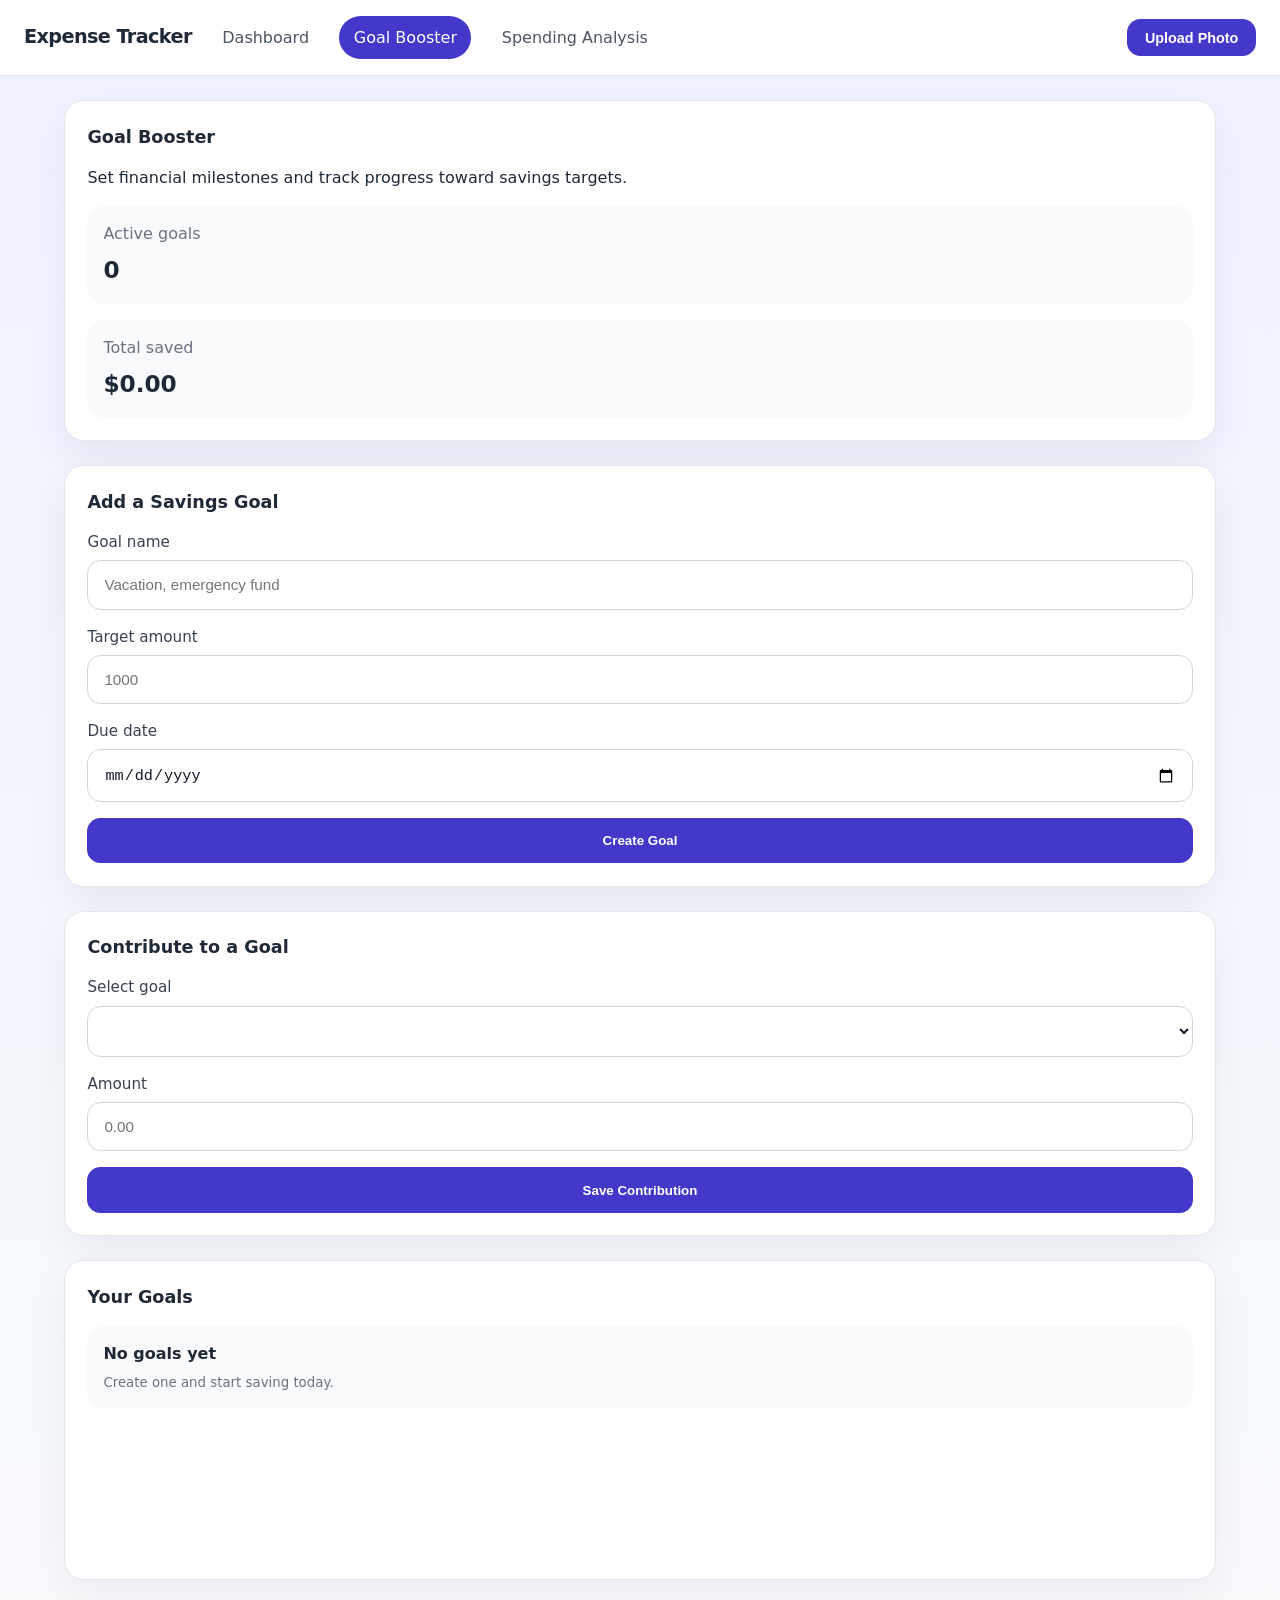
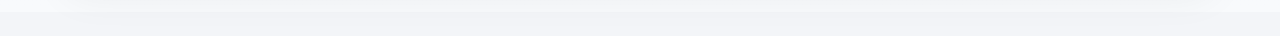
==== goal-booster.html @ 3037ead7 "Add profile picture upload: header UI, styles, and localStorage handling" ====
<!DOCTYPE html>
<html lang="en">
<head>
  <meta charset="UTF-8" />
  <meta name="viewport" content="width=device-width, initial-scale=1.0" />
  <title>Expense Tracker - Goal Booster</title>
  <link rel="stylesheet" href="styles.css" />
  <script defer src="script.js"></script>
</head>
<body data-page="goals">
  <header class="topbar">
    <div class="brand">Expense Tracker</div>
    <nav class="nav-links">
      <a href="index.html">Dashboard</a>
      <a href="goal-booster.html" class="active">Goal Booster</a>
      <a href="spending-analysis.html">Spending Analysis</a>
    </nav>
    <div class="profile-section">
      <img id="profile-pic" class="profile-pic" alt="Profile" />
      <input id="profile-upload" type="file" accept="image/*" style="display: none;" />
      <button id="upload-btn" class="upload-btn" title="Upload profile picture">Upload Photo</button>
    </div>
  </header>

  <main class="layout">
    <section class="panel summary-panel">
      <div class="panel-title">Goal Booster</div>
      <p>Set financial milestones and track progress toward savings targets.</p>
      <div class="goal-summary">
        <article>
          <span>Active goals</span>
          <strong id="active-goals-count">0</strong>
        </article>
        <article>
          <span>Total saved</span>
          <strong id="total-goal-savings">$0.00</strong>
        </article>
      </div>
    </section>

    <section class="panel">
      <div class="panel-title">Add a Savings Goal</div>
      <form id="goal-form" class="form-grid">
        <label>
          Goal name
          <input id="goal-title" type="text" placeholder="Vacation, emergency fund" required />
        </label>

        <label>
          Target amount
          <input id="goal-target" type="number" min="0" step="10" placeholder="1000" required />
        </label>

        <label>
          Due date
          <input id="goal-deadline" type="date" required />
        </label>

        <button type="submit" class="primary">Create Goal</button>
      </form>
    </section>

    <section class="panel">
      <div class="panel-title">Contribute to a Goal</div>
      <form id="contribution-form" class="form-grid">
        <label>
          Select goal
          <select id="contribution-goal"></select>
        </label>

        <label>
          Amount
          <input id="contribution-amount" type="number" min="0.01" step="0.01" placeholder="0.00" required />
        </label>

        <button type="submit" class="primary">Save Contribution</button>
      </form>
    </section>

    <section class="panel goal-panel">
      <div class="panel-title">Your Goals</div>
      <div id="goal-list" class="goal-list"></div>
    </section>
  </main>
</body>
</html>
---- styles.css ----
:root {
  color-scheme: only light;
  font-family: Inter, system-ui, -apple-system, BlinkMacSystemFont, 'Segoe UI', sans-serif;
  background: #f3f5f8;
  color: #1f2937;
  line-height: 1.5;
}

* {
  box-sizing: border-box;
}

body {
  margin: 0;
  min-height: 100vh;
  background: linear-gradient(180deg, #eef2ff 0%, #f8fafc 100%);
}

img {
  max-width: 100%;
}

.topbar {
  display: flex;
  justify-content: space-between;
  align-items: center;
  padding: 1rem 1.5rem;
  gap: 1rem;
  background: #fff;
  border-bottom: 1px solid #e5e7eb;
  position: sticky;
  top: 0;
  z-index: 10;
}

.brand {
  font-size: 1.2rem;
  font-weight: 700;
  letter-spacing: -0.03em;
}

.nav-links {
  display: flex;
  gap: 1rem;
  flex-wrap: wrap;
}

.nav-links a {
  text-decoration: none;
  color: #4b5563;
  padding: 0.6rem 0.9rem;
  border-radius: 999px;
  transition: background 0.2s ease, color 0.2s ease;
}

.nav-links a.active,
.nav-links a:hover {
  background: #4338ca;
  color: #fff;
}

.profile-section {
  display: flex;
  align-items: center;
  gap: 0.75rem;
  margin-left: auto;
}

.profile-pic {
  width: 44px;
  height: 44px;
  border-radius: 50%;
  object-fit: cover;
  border: 2px solid #4338ca;
  cursor: pointer;
  transition: transform 0.2s ease, box-shadow 0.2s ease;
}

.profile-pic:hover {
  transform: scale(1.08);
  box-shadow: 0 4px 12px rgba(67, 56, 202, 0.3);
}

.upload-btn {
  background: #4338ca;
  color: #fff;
  padding: 0.65rem 1.1rem;
  border: none;
  border-radius: 0.85rem;
  cursor: pointer;
  font-weight: 600;
  font-size: 0.9rem;
  transition: background 0.2s ease, transform 0.2s ease;
  white-space: nowrap;
}

.upload-btn:hover {
  background: #5d4adb;
  transform: translateY(-1px);
}

.layout {
  max-width: 1200px;
  margin: 1.5rem auto;
  padding: 0 1.5rem 2rem;
  display: grid;
  gap: 1.5rem;
}

.panel {
  background: #fff;
  border: 1px solid #e5e7eb;
  border-radius: 1.25rem;
  padding: 1.4rem;
  box-shadow: 0 16px 40px rgba(15, 23, 42, 0.06);
}

.panel-title {
  font-size: 1.1rem;
  font-weight: 700;
  margin-bottom: 1rem;
}

.summary-panel p,
.goal-summary,
.card-grid,
.filter-grid,
.form-grid,
.expense-list,
.goal-list,
.chart-grid,
.insight-grid {
  display: grid;
  gap: 1rem;
}

.card-grid {
  grid-template-columns: repeat(auto-fit, minmax(180px, 1fr));
}

.stat-card,
.goal-summary article,
.insight-card,
.category-card {
  background: #f8fafc;
  border-radius: 1rem;
  padding: 1rem;
}

.stat-card span,
.goal-summary span,
.insight-card span,
.category-card span {
  display: block;
  color: #6b7280;
  margin-bottom: 0.45rem;
}

.stat-card strong,
.goal-summary strong,
.insight-card strong,
.category-card strong {
  font-size: 1.45rem;
}

.budget-row,
.filter-grid,
.form-grid {
  display: grid;
  gap: 1rem;
}

.budget-row {
  grid-template-columns: 1.5fr 1fr auto;
  align-items: end;
}

label {
  display: grid;
  gap: 0.4rem;
  font-size: 0.95rem;
  color: #374151;
}

input,
select {
  width: 100%;
  padding: 0.95rem 1rem;
  border: 1px solid #d1d5db;
  border-radius: 0.85rem;
  background: #fff;
  color: #111827;
  font-size: 0.95rem;
}

button {
  border: none;
  border-radius: 0.85rem;
  padding: 0.95rem 1.25rem;
  cursor: pointer;
  font-weight: 700;
  transition: transform 0.2s ease, box-shadow 0.2s ease;
}

button:hover {
  transform: translateY(-1px);
}

.primary {
  background: #4338ca;
  color: #fff;
}

.expense-panel,
.goal-panel,
.analysis-panel {
  min-height: 320px;
}

.expense-list,
.goal-list,
.chart-grid,
.trend-chart,
.insight-grid {
  grid-template-columns: 1fr;
}

.expense-item,
.goal-item,
.category-card,
.insight-card,
.trend-row {
  display: grid;
  gap: 0.75rem;
  background: #f8fafc;
  border-radius: 1rem;
  padding: 1rem;
}

.expense-item {
  grid-template-columns: 1fr auto;
  align-items: center;
}

.expense-meta,
.goal-meta,
.trend-label {
  display: grid;
  gap: 0.45rem;
}

.expense-meta small,
.goal-meta small,
.trend-label small {
  color: #6b7280;
}

.expense-actions,
.goal-actions {
  display: flex;
  gap: 0.5rem;
  align-items: center;
}

.expense-actions button,
.goal-actions button {
  padding: 0.7rem 0.9rem;
  background: #ef4444;
  color: #fff;
}

.goal-actions button.secondary {
  background: #10b981;
}

.progress-bar,
.category-bar {
  height: 0.9rem;
  border-radius: 999px;
  background: #e5e7eb;
  overflow: hidden;
}

.progress-bar > span,
.category-bar > span {
  display: block;
  height: 100%;
  background: linear-gradient(90deg, #4338ca, #7c3aed);
}

.goal-item .progress-bar > span {
  transition: width 0.4s ease;
}

.trend-chart {
  gap: 0.8rem;
}

.trend-row {
  grid-template-columns: 1fr auto;
  align-items: center;
}

.trend-row .category-bar {
  width: 100%;
}

.trend-row small {
  color: #6b7280;
}

.chart-grid {
  grid-template-columns: repeat(auto-fit, minmax(220px, 1fr));
}

.category-card {
  min-height: 150px;
}

.insight-grid {
  grid-template-columns: repeat(auto-fit, minmax(220px, 1fr));
}

@media (max-width: 840px) {
  .budget-row,
  .filter-grid,
  .form-grid,
  .trend-row {
    grid-template-columns: 1fr;
  }
}

@media (max-width: 640px) {
  .layout {
    padding: 0 1rem 1.5rem;
  }
  .topbar {
    padding: 1rem;
  }
}
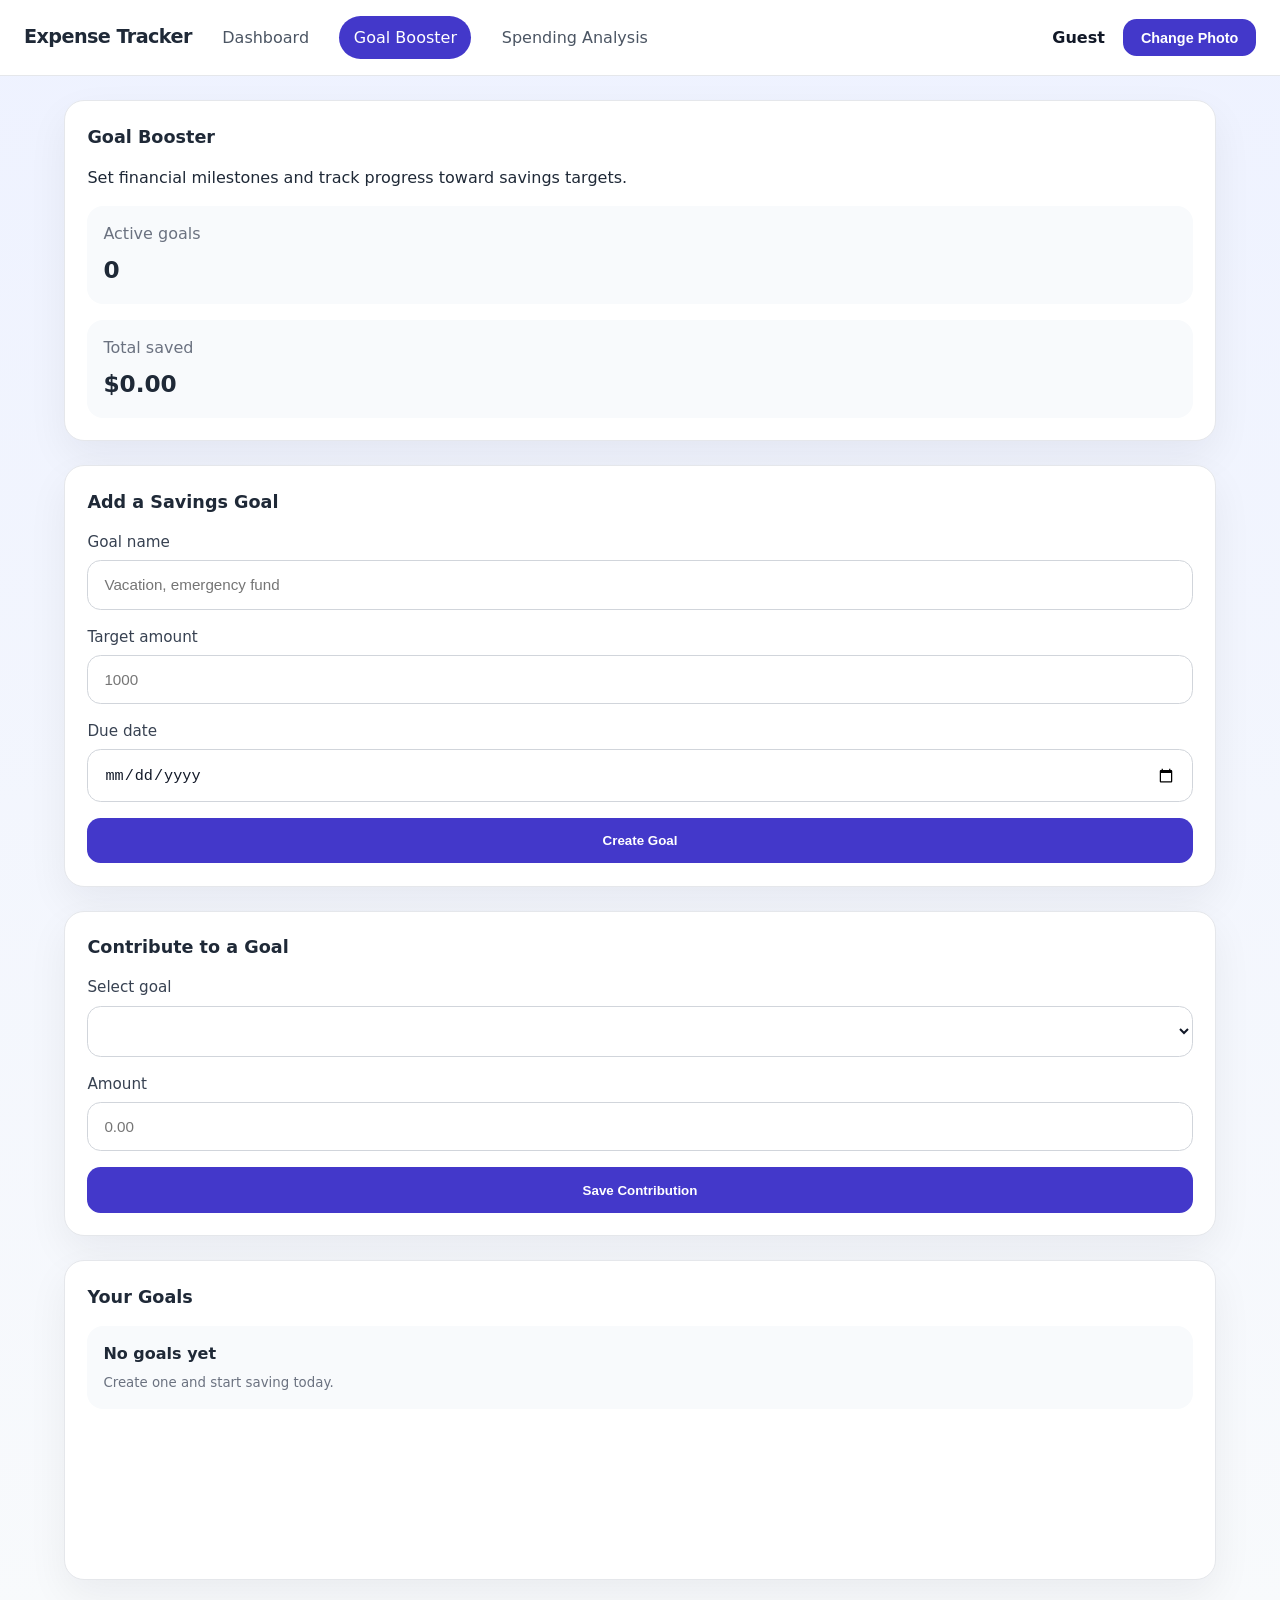
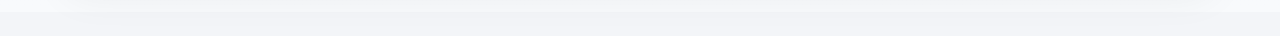
==== commit 20110d77: "Show editable profile name next to avatar; change upload button text" ====
--- a/goal-booster.html
+++ b/goal-booster.html
@@ -17,8 +17,9 @@
     </nav>
     <div class="profile-section">
       <img id="profile-pic" class="profile-pic" alt="Profile" />
+      <span id="profile-name" class="profile-name">Guest</span>
       <input id="profile-upload" type="file" accept="image/*" style="display: none;" />
-      <button id="upload-btn" class="upload-btn" title="Upload profile picture">Upload Photo</button>
+      <button id="upload-btn" class="upload-btn" title="Change profile picture">Change Photo</button>
     </div>
   </header>
 
--- a/styles.css
+++ b/styles.css
@@ -99,6 +99,18 @@
   transform: translateY(-1px);
 }
 
+.profile-name {
+  font-weight: 600;
+  color: #111827;
+  margin-left: 0.4rem;
+  margin-right: 0.4rem;
+  max-width: 140px;
+  white-space: nowrap;
+  overflow: hidden;
+  text-overflow: ellipsis;
+  cursor: pointer;
+}
+
 .layout {
   max-width: 1200px;
   margin: 1.5rem auto;
